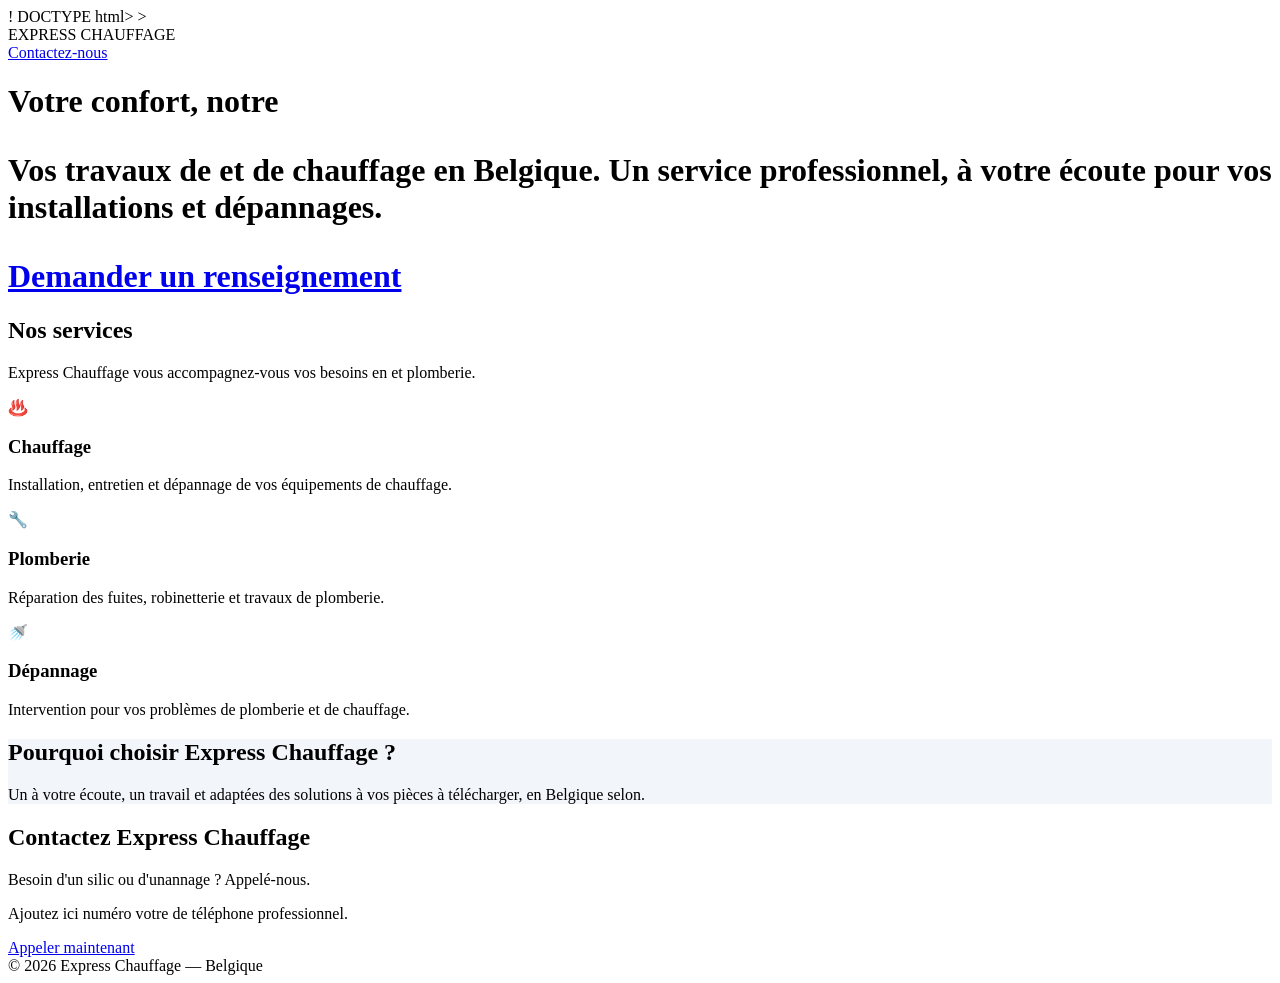
==== index.html @ 8493d6fc "Add initial HTML structure for Express Chauffage" ====
! DOCTYPE html>
<html lang="fr">
<tête>
  <meta charset="UTF-8">
  <meta name="viewport" content="width=device-width, initial-scale=1.0">
  <meta name="description" content="Express Chauffage : services de, plomberie et dépannage en Belgique." > >
  <title>Express Chauffage | Chauffage & Plomberie</title>
  <style>
    * { box-sizing: border-box; marge: 0; rembourrage: 0; }
    corps { police-famille: Arial, sans-serif; couleur: #17243a; line-hauteur: 1.6; }
    en-tête { fond: #102442; couleur: blanc; rembourrage: 22px 7%; affichage: flex; justification-contenu: espace-entre; align-items: centre; flex-wrap: wrap; gap: 15px; }
    .logo { police-taille: 23px; police-poids: gras; }
    .logo span { couleur: #ff8a24; }
    en-tête a { couleur: blanc; text-décoration: aucun; }
    .hero { fond: linéaire-gradient(120deg, #102442, #1d4268); couleur: blanc; rembourrage: 85px 7%; }
    .hero h1 { police-size: pince(32px, 5vw, 54px); largeur max: 700px; longueur-hauteur: 1.15; marge-bas: 22px; }
    .hero p { police de caractères: 19px; largeur max: 600px; marge-bas: 28px; }
    .btn { affichage: inline-block; fond: #ff8a24; couleur: #102442; rembourrage: 14px 23px; border-radius: 6px; text-décoration: none; police-poids: gras; }
    section { rembourrage: 60px 7%; }
    h2 { police de taille: 32px; marge-bas: 15px; couleur: #102442; }
    .intro { max-largeur: 720px; marge-bas: 30px; }
    .services { affichage: grille; grille-template-colonnes: repeat(auto-fit, minmax(220px, 1fr))); écart: 20px; marge-top: 30px; }
    .service { rembourrage: 25px; bordure: 1px solide #e0e6ed; border-radius: 10px; fond: #fff; }
    .service h3 { couleur: #102442; marge-bas: 10px; }
    .service .symbol { police de caractères: 30px; marge-bas: 12px; }
    .band { background: #f2f5f9; }
    .contact { fond: #102442; couleur: blanc; texte-alignement: centre; }
    .contact h2 { couleur: blanc; }
    .contact p { marge: 12px 0 25px; }
    pied de page { fond: #0a1729; couleur: #dce4ee; texte-align: centre; rembourrage: 22px; taille de police: 14px; }
  </style>
</tête>
<corps>
  <en-tête>
    <div class="logo">EXPRESS <span>CHAUFFAGE</span></div>
    <a href="#contact">Contactez-nous</a>
  </header>

  <Main>
    <div class="hero">
      <h1>Votre confort, notre</hi1>
      <p>Vos travaux de et de chauffage en Belgique. Un service professionnel, à votre écoute pour vos installations et dépannages.</p>
      <a class="btn" href="#contact">Demander un renseignement</a>
    </div>

    <section>
      <h2>Nos services</h2>
      <p class="intro">Express Chauffage vous accompagnez-vous vos besoins en et plomberie.</p>
      <div class="services">
        <article class="service">
          <div class="symbol">♨️</div>
          <h3>Chauffage</h3>
          <p>Installation, entretien et dépannage de vos équipements de chauffage.</p>
        </article>
        <article class="service">
          <div class="symbol">🔧</div>
          <h3>Plomberie</h3>
          <p>Réparation des fuites, robinetterie et travaux de plomberie.</p>
        </article>
        <article class="service">
          <div class="symbol">🚿</div>
          <h3>Dépannage</h3>
          <p>Intervention pour vos problèmes de plomberie et de chauffage.</p>
        </article>
      </div>
    </section>

    <section class="band">
      <h2>Pourquoi choisir Express Chauffage ? </h2>
      <p class="intro">Un à votre écoute, un travail et adaptées des solutions à vos pièces à télécharger, en Belgique selon.</p>
    </section>

    <section class="contact" id="contact">
      <h2>Contactez Express Chauffage</h2>
      <p>Besoin d'un silic ou d'unannage ? Appelé-nous.</p>
      <p>Ajoutez ici numéro votre de téléphone professionnel.</p>
      <a class="btn" href="tel:+32XXXXXXXXX">Appeler maintenant</a>
    </section>
  </main>

  <footer>
    © 2026 Express Chauffage — Belgique
  </footer>
</corps>
</html>
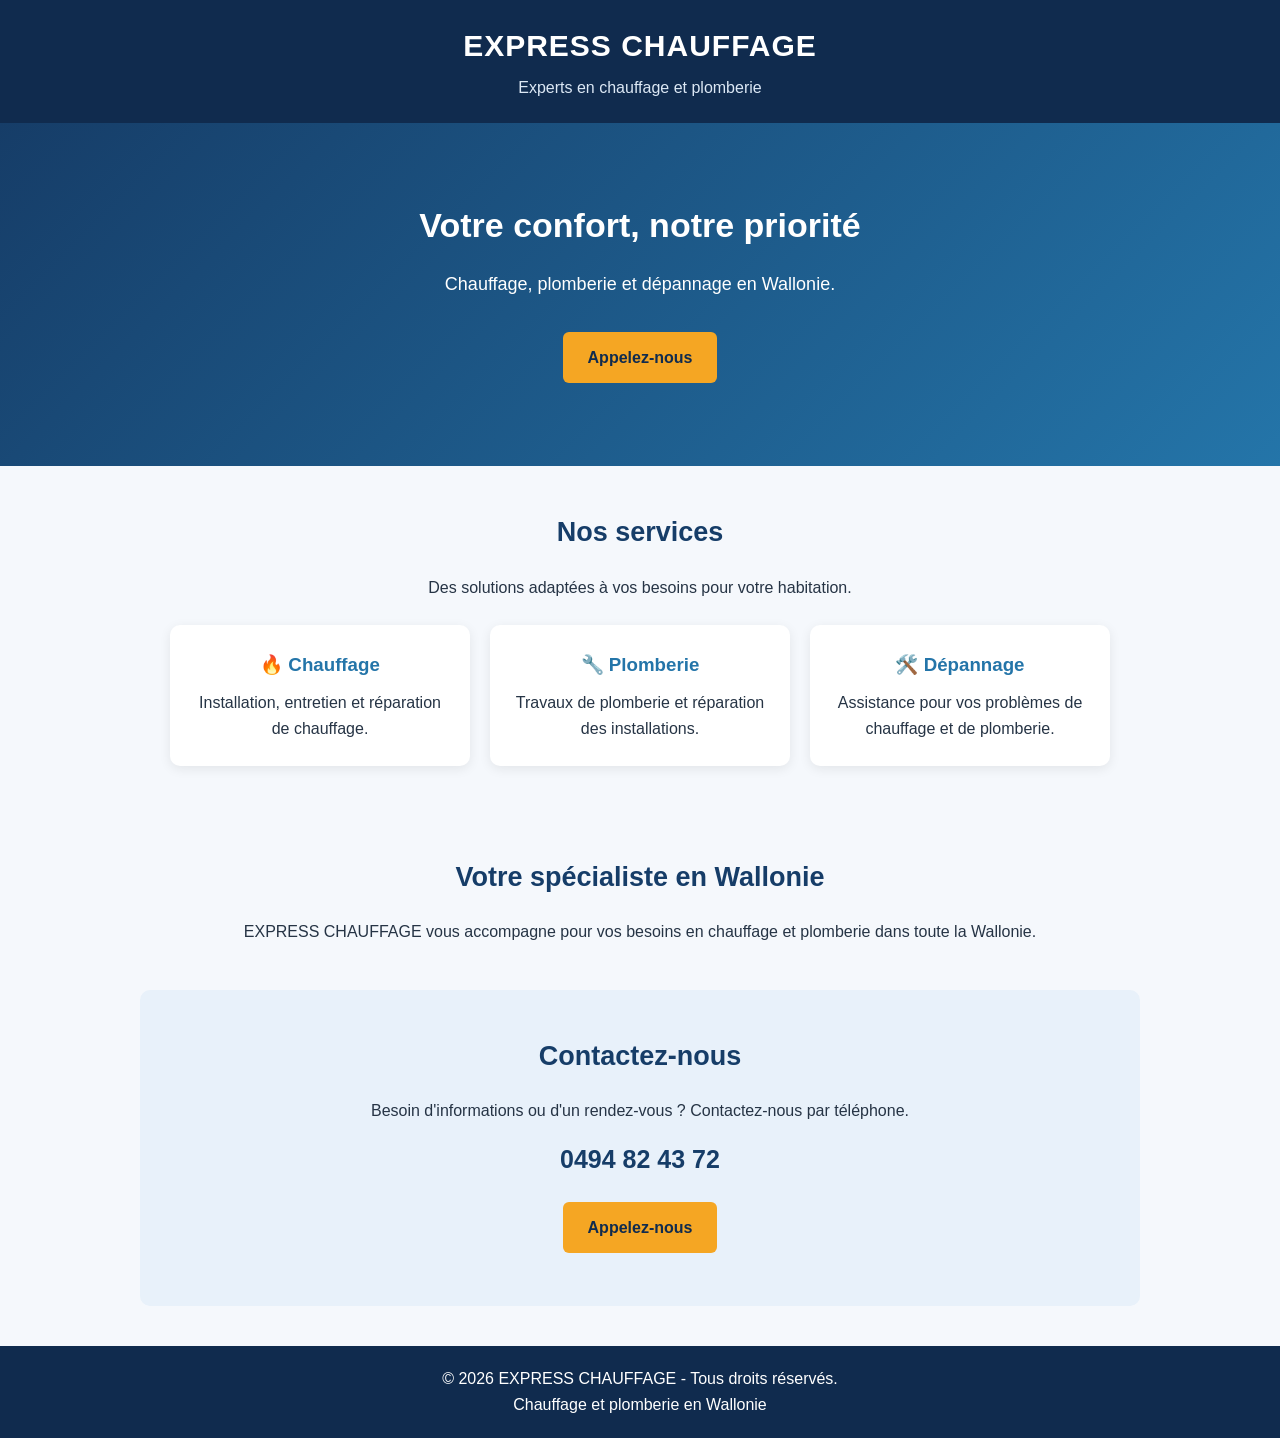
==== commit 798e9698: "Refactor index.html for improved layout and content Updated the HTML structure and content for bette" ====
--- a/index.html
+++ b/index.html
@@ -1,85 +1,199 @@
-! DOCTYPE html>
+<!DOCTYPE html>
 <html lang="fr">
-<tête>
-  <meta charset="UTF-8">
-  <meta name="viewport" content="width=device-width, initial-scale=1.0">
-  <meta name="description" content="Express Chauffage : services de, plomberie et dépannage en Belgique." > >
-  <title>Express Chauffage | Chauffage & Plomberie</title>
-  <style>
-    * { box-sizing: border-box; marge: 0; rembourrage: 0; }
-    corps { police-famille: Arial, sans-serif; couleur: #17243a; line-hauteur: 1.6; }
-    en-tête { fond: #102442; couleur: blanc; rembourrage: 22px 7%; affichage: flex; justification-contenu: espace-entre; align-items: centre; flex-wrap: wrap; gap: 15px; }
-    .logo { police-taille: 23px; police-poids: gras; }
-    .logo span { couleur: #ff8a24; }
-    en-tête a { couleur: blanc; text-décoration: aucun; }
-    .hero { fond: linéaire-gradient(120deg, #102442, #1d4268); couleur: blanc; rembourrage: 85px 7%; }
-    .hero h1 { police-size: pince(32px, 5vw, 54px); largeur max: 700px; longueur-hauteur: 1.15; marge-bas: 22px; }
-    .hero p { police de caractères: 19px; largeur max: 600px; marge-bas: 28px; }
-    .btn { affichage: inline-block; fond: #ff8a24; couleur: #102442; rembourrage: 14px 23px; border-radius: 6px; text-décoration: none; police-poids: gras; }
-    section { rembourrage: 60px 7%; }
-    h2 { police de taille: 32px; marge-bas: 15px; couleur: #102442; }
-    .intro { max-largeur: 720px; marge-bas: 30px; }
-    .services { affichage: grille; grille-template-colonnes: repeat(auto-fit, minmax(220px, 1fr))); écart: 20px; marge-top: 30px; }
-    .service { rembourrage: 25px; bordure: 1px solide #e0e6ed; border-radius: 10px; fond: #fff; }
-    .service h3 { couleur: #102442; marge-bas: 10px; }
-    .service .symbol { police de caractères: 30px; marge-bas: 12px; }
-    .band { background: #f2f5f9; }
-    .contact { fond: #102442; couleur: blanc; texte-alignement: centre; }
-    .contact h2 { couleur: blanc; }
-    .contact p { marge: 12px 0 25px; }
-    pied de page { fond: #0a1729; couleur: #dce4ee; texte-align: centre; rembourrage: 22px; taille de police: 14px; }
-  </style>
-</tête>
-<corps>
-  <en-tête>
-    <div class="logo">EXPRESS <span>CHAUFFAGE</span></div>
-    <a href="#contact">Contactez-nous</a>
-  </header>
+<head>
+    <meta charset="UTF-8">
+    <meta name="viewport" content="width=device-width, initial-scale=1.0">
+    <meta name="description" content="Express Chauffage : services de chauffage, plomberie et dépannage dans toute la Wallonie. Contactez-nous par téléphone.">
+    <title>Express Chauffage | Chauffage et Plomberie</title>
 
-  <Main>
-    <div class="hero">
-      <h1>Votre confort, notre</hi1>
-      <p>Vos travaux de et de chauffage en Belgique. Un service professionnel, à votre écoute pour vos installations et dépannages.</p>
-      <a class="btn" href="#contact">Demander un renseignement</a>
-    </div>
+    <style>
+        * {
+            margin: 0;
+            padding: 0;
+            box-sizing: border-box;
+        }
 
-    <section>
-      <h2>Nos services</h2>
-      <p class="intro">Express Chauffage vous accompagnez-vous vos besoins en et plomberie.</p>
-      <div class="services">
-        <article class="service">
-          <div class="symbol">♨️</div>
-          <h3>Chauffage</h3>
-          <p>Installation, entretien et dépannage de vos équipements de chauffage.</p>
-        </article>
-        <article class="service">
-          <div class="symbol">🔧</div>
-          <h3>Plomberie</h3>
-          <p>Réparation des fuites, robinetterie et travaux de plomberie.</p>
-        </article>
-        <article class="service">
-          <div class="symbol">🚿</div>
-          <h3>Dépannage</h3>
-          <p>Intervention pour vos problèmes de plomberie et de chauffage.</p>
-        </article>
-      </div>
-    </section>
+        body {
+            font-family: Arial, sans-serif;
+            color: #263445;
+            background: #f5f8fc;
+            line-height: 1.6;
+        }
 
-    <section class="band">
-      <h2>Pourquoi choisir Express Chauffage ? </h2>
-      <p class="intro">Un à votre écoute, un travail et adaptées des solutions à vos pièces à télécharger, en Belgique selon.</p>
-    </section>
+        header {
+            background: #102b4e;
+            color: white;
+            padding: 22px 15px;
+            text-align: center;
+        }
 
-    <section class="contact" id="contact">
-      <h2>Contactez Express Chauffage</h2>
-      <p>Besoin d'un silic ou d'unannage ? Appelé-nous.</p>
-      <p>Ajoutez ici numéro votre de téléphone professionnel.</p>
-      <a class="btn" href="tel:+32XXXXXXXXX">Appeler maintenant</a>
-    </section>
-  </main>
+        header h1 {
+            font-size: 30px;
+            letter-spacing: 1px;
+        }
 
-  <footer>
-    © 2026 Express Chauffage — Belgique
-  </footer>
-</corps>
+        header p {
+            color: #dce8f5;
+            margin-top: 5px;
+        }
+
+        .hero {
+            background: linear-gradient(135deg, #163d68, #2475a9);
+            color: white;
+            text-align: center;
+            padding: 75px 20px;
+        }
+
+        .hero h2 {
+            font-size: 34px;
+            margin-bottom: 18px;
+        }
+
+        .hero p {
+            font-size: 18px;
+            margin-bottom: 25px;
+        }
+
+        .button {
+            display: inline-block;
+            background: #f5a623;
+            color: #102b4e;
+            text-decoration: none;
+            font-weight: bold;
+            padding: 13px 25px;
+            border-radius: 6px;
+            margin: 8px;
+        }
+
+        .button:hover {
+            background: #ffd078;
+        }
+
+        section {
+            padding: 45px 20px;
+            max-width: 1000px;
+            margin: auto;
+            text-align: center;
+        }
+
+        section h2 {
+            color: #163d68;
+            font-size: 27px;
+            margin-bottom: 20px;
+        }
+
+        .services {
+            display: flex;
+            flex-wrap: wrap;
+            justify-content: center;
+            gap: 20px;
+            margin-top: 25px;
+        }
+
+        .service {
+            background: white;
+            padding: 25px 20px;
+            border-radius: 10px;
+            box-shadow: 0 3px 12px rgba(0, 0, 0, 0.08);
+            flex: 1 1 230px;
+            max-width: 300px;
+        }
+
+        .service h3 {
+            color: #2475a9;
+            margin-bottom: 10px;
+        }
+
+        .contact {
+            background: #e8f1fa;
+            border-radius: 10px;
+            margin-bottom: 40px;
+        }
+
+        .phone {
+            font-size: 25px;
+            font-weight: bold;
+            color: #163d68;
+            margin: 15px 0;
+        }
+
+        footer {
+            background: #102b4e;
+            color: white;
+            text-align: center;
+            padding: 20px;
+        }
+
+        @media (max-width: 600px) {
+            .hero h2 {
+                font-size: 27px;
+            }
+
+            header h1 {
+                font-size: 25px;
+            }
+        }
+    </style>
+</head>
+
+<body>
+
+    <header>
+        <h1>EXPRESS CHAUFFAGE</h1>
+        <p>Experts en chauffage et plomberie</p>
+    </header>
+
+    <main>
+        <div class="hero">
+            <h2>Votre confort, notre priorité</h2>
+            <p>Chauffage, plomberie et dépannage en Wallonie.</p>
+            <a class="button" href="tel:+32494824372">Appelez-nous</a>
+        </div>
+
+        <section>
+            <h2>Nos services</h2>
+            <p>Des solutions adaptées à vos besoins pour votre habitation.</p>
+
+            <div class="services">
+                <div class="service">
+                    <h3>🔥 Chauffage</h3>
+                    <p>Installation, entretien et réparation de chauffage.</p>
+                </div>
+
+                <div class="service">
+                    <h3>🔧 Plomberie</h3>
+                    <p>Travaux de plomberie et réparation des installations.</p>
+                </div>
+
+                <div class="service">
+                    <h3>🛠️ Dépannage</h3>
+                    <p>Assistance pour vos problèmes de chauffage et de plomberie.</p>
+                </div>
+            </div>
+        </section>
+
+        <section>
+            <h2>Votre spécialiste en Wallonie</h2>
+            <p>
+                EXPRESS CHAUFFAGE vous accompagne pour vos besoins
+                en chauffage et plomberie dans toute la Wallonie.
+            </p>
+        </section>
+
+        <section class="contact">
+            <h2>Contactez-nous</h2>
+            <p>Besoin d'informations ou d'un rendez-vous ? Contactez-nous par téléphone.</p>
+
+            <p class="phone">0494 82 43 72</p>
+
+            <a class="button" href="tel:+32494824372">Appelez-nous</a>
+        </section>
+    </main>
+
+    <footer>
+        <p>&copy; 2026 EXPRESS CHAUFFAGE - Tous droits réservés.</p>
+        <p>Chauffage et plomberie en Wallonie</p>
+    </footer>
+
+</body>
 </html>
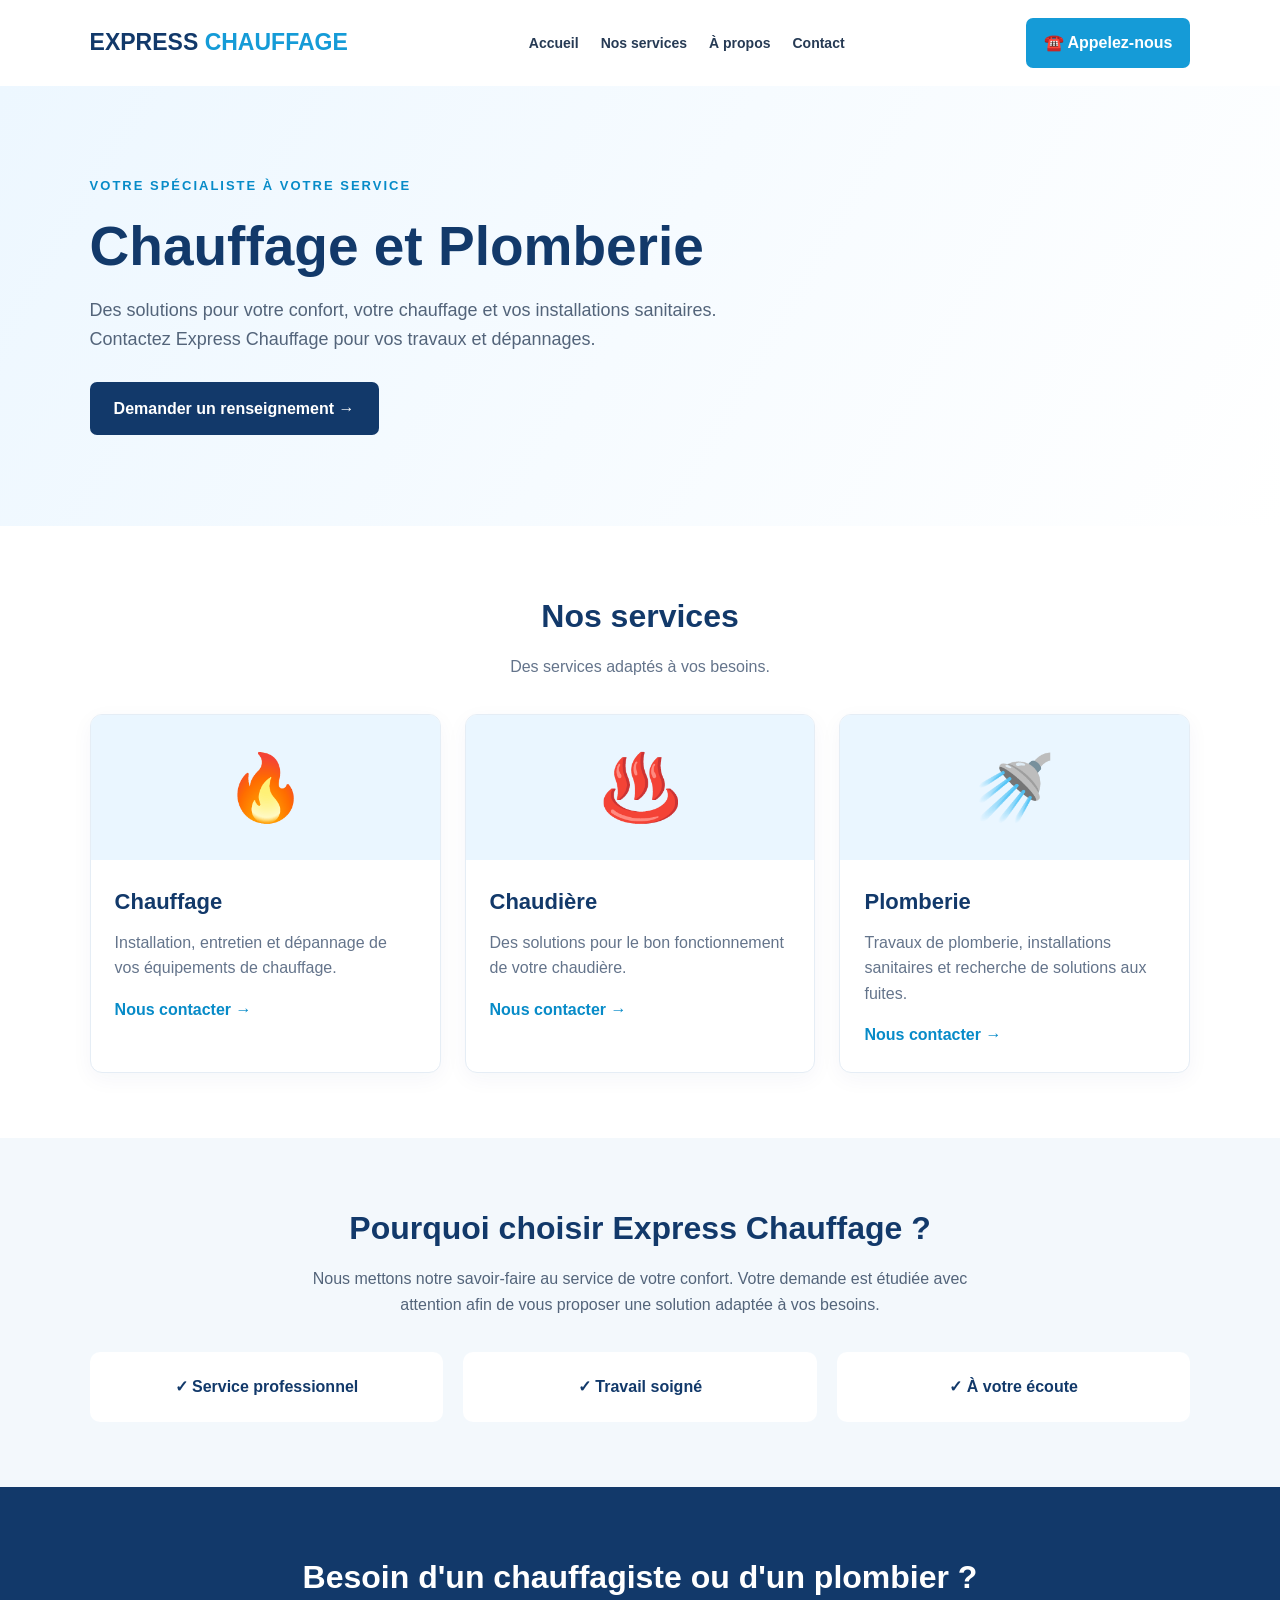
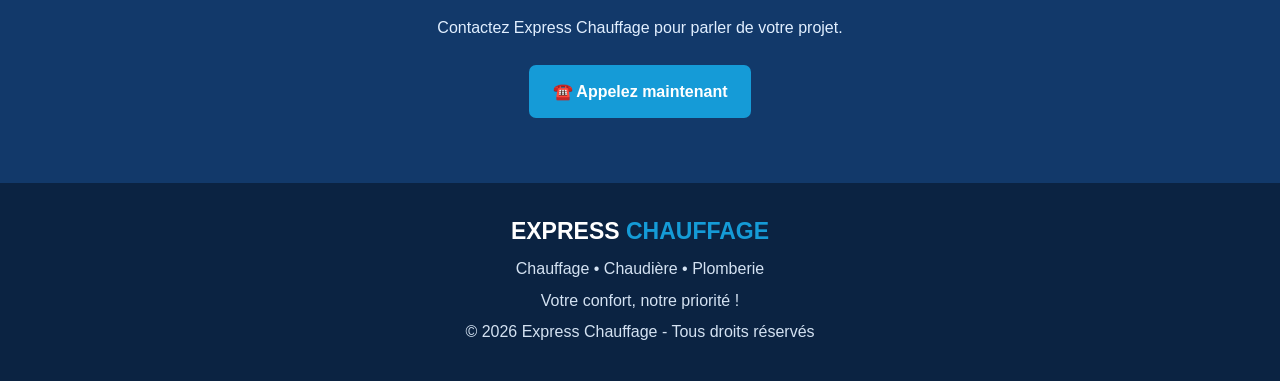
==== commit 34b165b8: "Refactor index.html for layout and content updates Updated meta tags, styles, and content for improv" ====
--- a/index.html
+++ b/index.html
@@ -1,199 +1,385 @@
 <!DOCTYPE html>
 <html lang="fr">
 <head>
-    <meta charset="UTF-8">
-    <meta name="viewport" content="width=device-width, initial-scale=1.0">
-    <meta name="description" content="Express Chauffage : services de chauffage, plomberie et dépannage dans toute la Wallonie. Contactez-nous par téléphone.">
-    <title>Express Chauffage | Chauffage et Plomberie</title>
-
-    <style>
-        * {
-            margin: 0;
-            padding: 0;
-            box-sizing: border-box;
-        }
-
-        body {
-            font-family: Arial, sans-serif;
-            color: #263445;
-            background: #f5f8fc;
-            line-height: 1.6;
-        }
-
-        header {
-            background: #102b4e;
-            color: white;
-            padding: 22px 15px;
-            text-align: center;
-        }
-
-        header h1 {
-            font-size: 30px;
-            letter-spacing: 1px;
-        }
-
-        header p {
-            color: #dce8f5;
-            margin-top: 5px;
-        }
-
-        .hero {
-            background: linear-gradient(135deg, #163d68, #2475a9);
-            color: white;
-            text-align: center;
-            padding: 75px 20px;
-        }
-
-        .hero h2 {
-            font-size: 34px;
-            margin-bottom: 18px;
-        }
-
-        .hero p {
-            font-size: 18px;
-            margin-bottom: 25px;
-        }
-
-        .button {
-            display: inline-block;
-            background: #f5a623;
-            color: #102b4e;
-            text-decoration: none;
-            font-weight: bold;
-            padding: 13px 25px;
-            border-radius: 6px;
-            margin: 8px;
-        }
-
-        .button:hover {
-            background: #ffd078;
-        }
-
-        section {
-            padding: 45px 20px;
-            max-width: 1000px;
-            margin: auto;
-            text-align: center;
-        }
-
-        section h2 {
-            color: #163d68;
-            font-size: 27px;
-            margin-bottom: 20px;
-        }
-
-        .services {
-            display: flex;
-            flex-wrap: wrap;
-            justify-content: center;
-            gap: 20px;
-            margin-top: 25px;
-        }
-
-        .service {
-            background: white;
-            padding: 25px 20px;
-            border-radius: 10px;
-            box-shadow: 0 3px 12px rgba(0, 0, 0, 0.08);
-            flex: 1 1 230px;
-            max-width: 300px;
-        }
-
-        .service h3 {
-            color: #2475a9;
-            margin-bottom: 10px;
-        }
-
-        .contact {
-            background: #e8f1fa;
-            border-radius: 10px;
-            margin-bottom: 40px;
-        }
-
-        .phone {
-            font-size: 25px;
-            font-weight: bold;
-            color: #163d68;
-            margin: 15px 0;
-        }
-
-        footer {
-            background: #102b4e;
-            color: white;
-            text-align: center;
-            padding: 20px;
-        }
-
-        @media (max-width: 600px) {
-            .hero h2 {
-                font-size: 27px;
-            }
-
-            header h1 {
-                font-size: 25px;
-            }
-        }
-    </style>
+  <meta charset="UTF-8">
+  <meta name="viewport" content="width=device-width, initial-scale=1.0">
+  <meta name="description" content="Express Chauffage : chauffage, chaudières et plomberie. Contactez-nous pour vos travaux et dépannages.">
+  <title>Express Chauffage | Chauffage & Plomberie</title>
+
+  <style>
+    * {
+      box-sizing: border-box;
+      margin: 0;
+      padding: 0;
+    }
+
+    html {
+      scroll-behavior: smooth;
+    }
+
+    body {
+      font-family: Arial, sans-serif;
+      color: #172b46;
+      background: #ffffff;
+      line-height: 1.6;
+    }
+
+    a {
+      text-decoration: none;
+    }
+
+    header {
+      background: #ffffff;
+      padding: 18px 7%;
+      display: flex;
+      justify-content: space-between;
+      align-items: center;
+      gap: 20px;
+      flex-wrap: wrap;
+      box-shadow: 0 2px 12px #0000000d;
+    }
+
+    .logo {
+      font-size: 23px;
+      font-weight: bold;
+      color: #12396a;
+    }
+
+    .logo span {
+      color: #159bd7;
+    }
+
+    nav {
+      display: flex;
+      gap: 22px;
+      flex-wrap: wrap;
+    }
+
+    nav a {
+      color: #263a54;
+      font-size: 14px;
+      font-weight: bold;
+    }
+
+    .phone {
+      display: inline-block;
+      background: #159bd7;
+      color: white;
+      padding: 12px 18px;
+      border-radius: 7px;
+      font-weight: bold;
+    }
+
+    .hero {
+      padding: 75px 7%;
+      min-height: 440px;
+      display: flex;
+      align-items: center;
+      background: linear-gradient(120deg, #edf7ff, #ffffff);
+    }
+
+    .hero-content {
+      max-width: 650px;
+    }
+
+    .tag {
+      color: #078bc8;
+      font-weight: bold;
+      text-transform: uppercase;
+      letter-spacing: 2px;
+      font-size: 13px;
+    }
+
+    h1 {
+      font-size: clamp(35px, 5vw, 55px);
+      line-height: 1.15;
+      margin: 18px 0;
+      color: #12396a;
+    }
+
+    .hero p {
+      font-size: 18px;
+      color: #53647a;
+      margin-bottom: 28px;
+    }
+
+    .button {
+      display: inline-block;
+      padding: 14px 24px;
+      border-radius: 7px;
+      background: #12396a;
+      color: white;
+      font-weight: bold;
+    }
+
+    section {
+      padding: 65px 7%;
+    }
+
+    .section-title {
+      text-align: center;
+      font-size: 32px;
+      color: #12396a;
+      margin-bottom: 12px;
+    }
+
+    .section-intro {
+      text-align: center;
+      color: #64748b;
+      margin-bottom: 35px;
+    }
+
+    .services {
+      display: grid;
+      grid-template-columns: repeat(3, minmax(0, 1fr));
+      gap: 24px;
+    }
+
+    .card {
+      border: 1px solid #e5edf5;
+      border-radius: 12px;
+      overflow: hidden;
+      background: white;
+      box-shadow: 0 6px 22px #12396a0b;
+    }
+
+    .service-icon {
+      min-height: 145px;
+      display: flex;
+      align-items: center;
+      justify-content: center;
+      background: #eaf6ff;
+      font-size: 65px;
+    }
+
+    .card-content {
+      padding: 24px;
+    }
+
+    .card h3 {
+      color: #12396a;
+      margin-bottom: 10px;
+      font-size: 22px;
+    }
+
+    .card p {
+      color: #64748b;
+      margin-bottom: 16px;
+    }
+
+    .more {
+      color: #078bc8;
+      font-weight: bold;
+    }
+
+    .about {
+      background: #f3f8fc;
+      text-align: center;
+    }
+
+    .about p {
+      max-width: 720px;
+      margin: 0 auto 25px;
+      color: #53647a;
+    }
+
+    .benefits {
+      display: grid;
+      grid-template-columns: repeat(3, minmax(0, 1fr));
+      gap: 20px;
+      margin-top: 35px;
+    }
+
+    .benefit {
+      background: white;
+      padding: 22px 12px;
+      border-radius: 10px;
+      font-weight: bold;
+      color: #12396a;
+    }
+
+    .contact {
+      text-align: center;
+      background: #12396a;
+      color: white;
+    }
+
+    .contact h2 {
+      font-size: 32px;
+      margin-bottom: 12px;
+    }
+
+    .contact p {
+      margin-bottom: 24px;
+      color: #e1efff;
+    }
+
+    .contact .button {
+      background: #159bd7;
+    }
+
+    footer {
+      background: #0b2342;
+      color: white;
+      padding: 30px 7%;
+      text-align: center;
+    }
+
+    footer p {
+      margin: 6px 0;
+      color: #d4e2f2;
+    }
+
+    @media (max-width: 750px) {
+      header {
+        justify-content: center;
+        text-align: center;
+      }
+
+      nav {
+        justify-content: center;
+      }
+
+      .hero {
+        padding-top: 55px;
+        padding-bottom: 55px;
+      }
+
+      .services,
+      .benefits {
+        grid-template-columns: 1fr;
+      }
+
+      .section-title {
+        font-size: 27px;
+      }
+    }
+  </style>
 </head>
 
 <body>
 
-    <header>
-        <h1>EXPRESS CHAUFFAGE</h1>
-        <p>Experts en chauffage et plomberie</p>
-    </header>
-
-    <main>
-        <div class="hero">
-            <h2>Votre confort, notre priorité</h2>
-            <p>Chauffage, plomberie et dépannage en Wallonie.</p>
-            <a class="button" href="tel:+32494824372">Appelez-nous</a>
-        </div>
-
-        <section>
-            <h2>Nos services</h2>
-            <p>Des solutions adaptées à vos besoins pour votre habitation.</p>
-
-            <div class="services">
-                <div class="service">
-                    <h3>🔥 Chauffage</h3>
-                    <p>Installation, entretien et réparation de chauffage.</p>
-                </div>
-
-                <div class="service">
-                    <h3>🔧 Plomberie</h3>
-                    <p>Travaux de plomberie et réparation des installations.</p>
-                </div>
-
-                <div class="service">
-                    <h3>🛠️ Dépannage</h3>
-                    <p>Assistance pour vos problèmes de chauffage et de plomberie.</p>
-                </div>
-            </div>
-        </section>
-
-        <section>
-            <h2>Votre spécialiste en Wallonie</h2>
+  <header>
+    <a class="logo" href="#accueil">
+      EXPRESS <span>CHAUFFAGE</span>
+    </a>
+
+    <nav>
+      <a href="#accueil">Accueil</a>
+      <a href="#services">Nos services</a>
+      <a href="#apropos">À propos</a>
+      <a href="#contact">Contact</a>
+    </nav>
+
+    <!-- Remplacez le numéro ci-dessous par votre vrai numéro -->
+    <a class="phone" href="tel:+32494824372">
+      ☎️ Appelez-nous
+    </a>
+  </header>
+
+  <main>
+    <section class="hero" id="accueil">
+      <div class="hero-content">
+        <div class="tag">Votre spécialiste à votre service</div>
+
+        <h1>Chauffage et Plomberie</h1>
+
+        <p>
+          Des solutions pour votre confort, votre chauffage
+          et vos installations sanitaires.
+          Contactez Express Chauffage pour vos travaux et dépannages.
+        </p>
+
+        <a class="button" href="#contact">Demander un renseignement →</a>
+      </div>
+    </section>
+
+    <section id="services">
+      <h2 class="section-title">Nos services</h2>
+
+      <p class="section-intro">
+        Des services adaptés à vos besoins.
+      </p>
+
+      <div class="services">
+
+        <article class="card">
+          <div class="service-icon">🔥</div>
+          <div class="card-content">
+            <h3>Chauffage</h3>
             <p>
-                EXPRESS CHAUFFAGE vous accompagne pour vos besoins
-                en chauffage et plomberie dans toute la Wallonie.
+              Installation, entretien et dépannage de vos
+              équipements de chauffage.
             </p>
-        </section>
-
-        <section class="contact">
-            <h2>Contactez-nous</h2>
-            <p>Besoin d'informations ou d'un rendez-vous ? Contactez-nous par téléphone.</p>
-
-            <p class="phone">0494 82 43 72</p>
-
-            <a class="button" href="tel:+32494824372">Appelez-nous</a>
-        </section>
-    </main>
-
-    <footer>
-        <p>&copy; 2026 EXPRESS CHAUFFAGE - Tous droits réservés.</p>
-        <p>Chauffage et plomberie en Wallonie</p>
-    </footer>
+            <a class="more" href="#contact">Nous contacter →</a>
+          </div>
+        </article>
+
+        <article class="card">
+          <div class="service-icon">♨️</div>
+          <div class="card-content">
+            <h3>Chaudière</h3>
+            <p>
+              Des solutions pour le bon fonctionnement
+              de votre chaudière.
+            </p>
+            <a class="more" href="#contact">Nous contacter →</a>
+          </div>
+        </article>
+
+        <article class="card">
+          <div class="service-icon">🚿</div>
+          <div class="card-content">
+            <h3>Plomberie</h3>
+            <p>
+              Travaux de plomberie, installations sanitaires
+              et recherche de solutions aux fuites.
+            </p>
+            <a class="more" href="#contact">Nous contacter →</a>
+          </div>
+        </article>
+
+      </div>
+    </section>
+
+    <section class="about" id="apropos">
+      <h2 class="section-title">Pourquoi choisir Express Chauffage ?</h2>
+
+      <p>
+        Nous mettons notre savoir-faire au service de votre confort.
+        Votre demande est étudiée avec attention afin de vous proposer
+        une solution adaptée à vos besoins.
+      </p>
+
+      <div class="benefits">
+        <div class="benefit">✓ Service professionnel</div>
+        <div class="benefit">✓ Travail soigné</div>
+        <div class="benefit">✓ À votre écoute</div>
+      </div>
+    </section>
+
+    <section class="contact" id="contact">
+      <h2>Besoin d'un chauffagiste ou d'un plombier ?</h2>
+
+      <p>
+        Contactez Express Chauffage pour parler de votre projet.
+      </p>
+
+      <a class="button" href="tel:+32494824372">
+        ☎️ Appelez maintenant
+      </a>
+    </section>
+  </main>
+
+  <footer>
+    <div class="logo" style="color:white;">
+      EXPRESS <span>CHAUFFAGE</span>
+    </div>
+
+    <p>Chauffage • Chaudière • Plomberie</p>
+    <p>Votre confort, notre priorité !</p>
+    <p>© 2026 Express Chauffage - Tous droits réservés</p>
+  </footer>
 
 </body>
 </html>
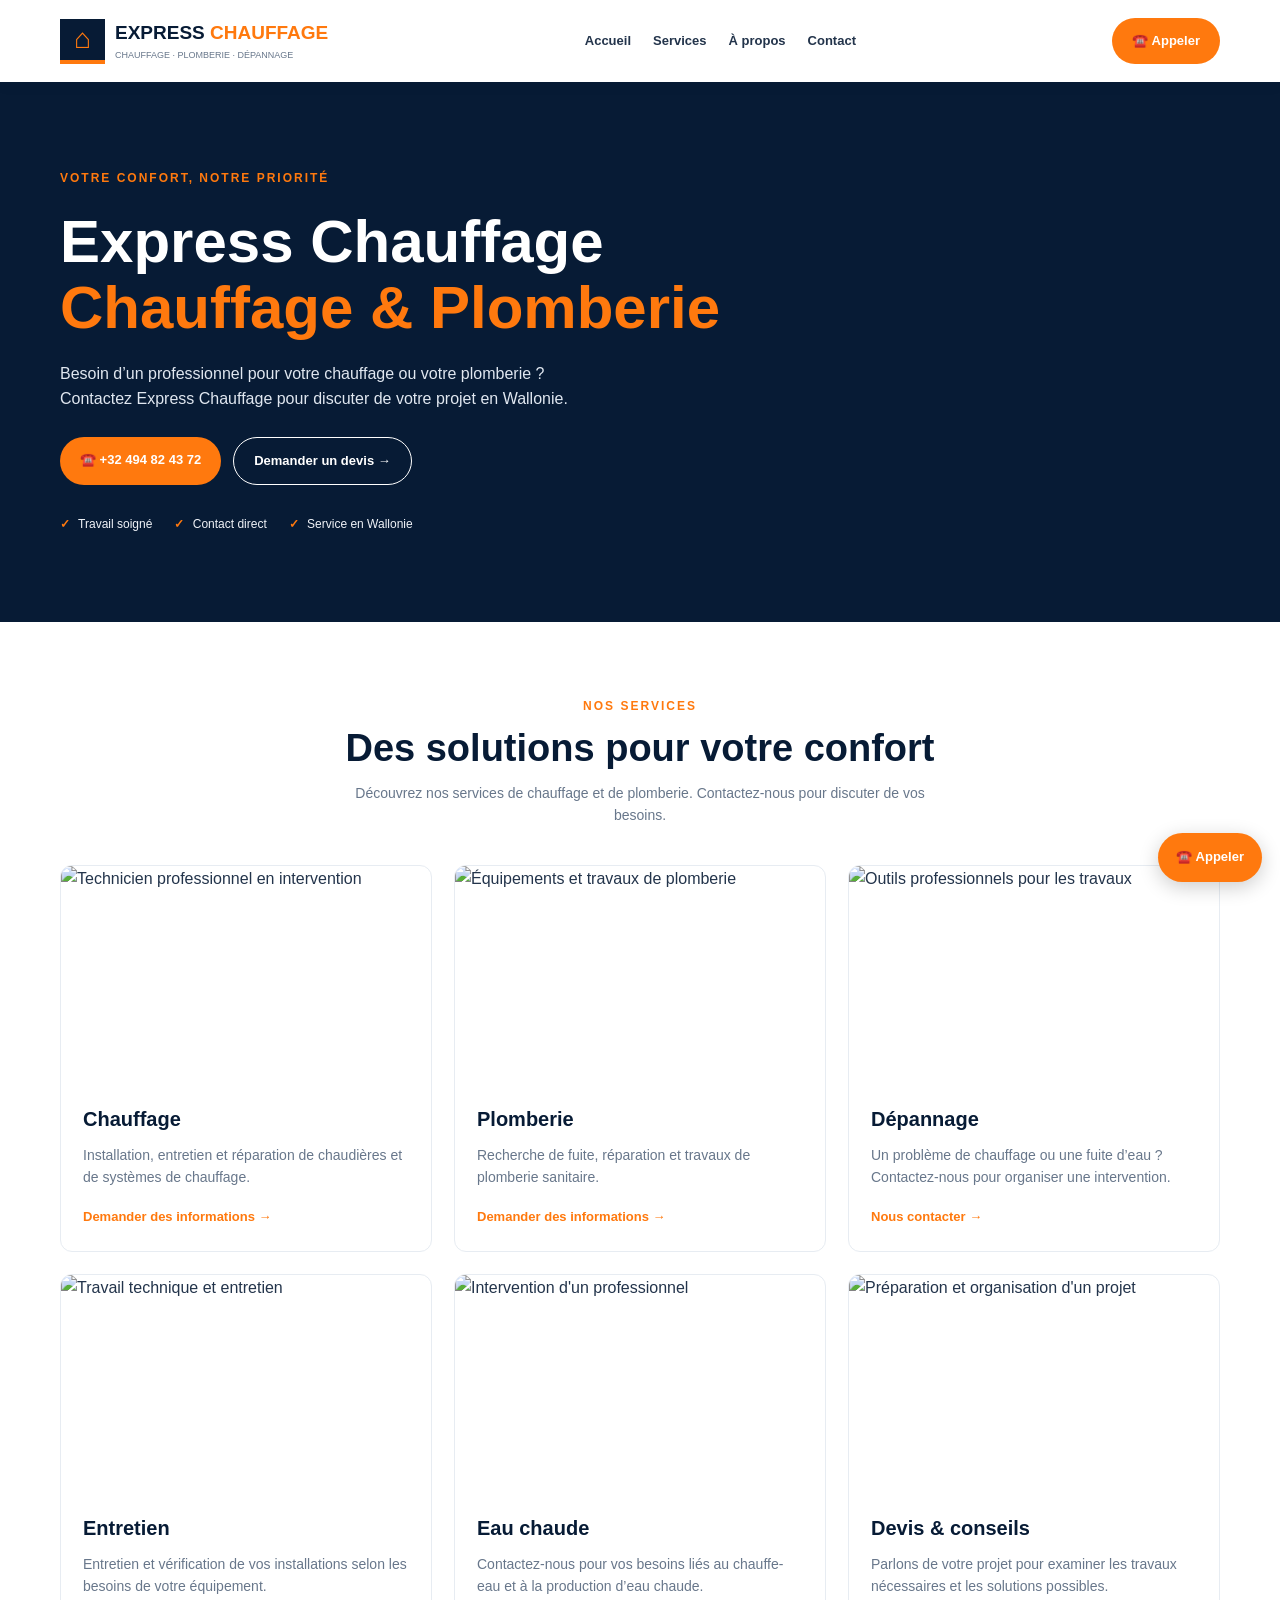
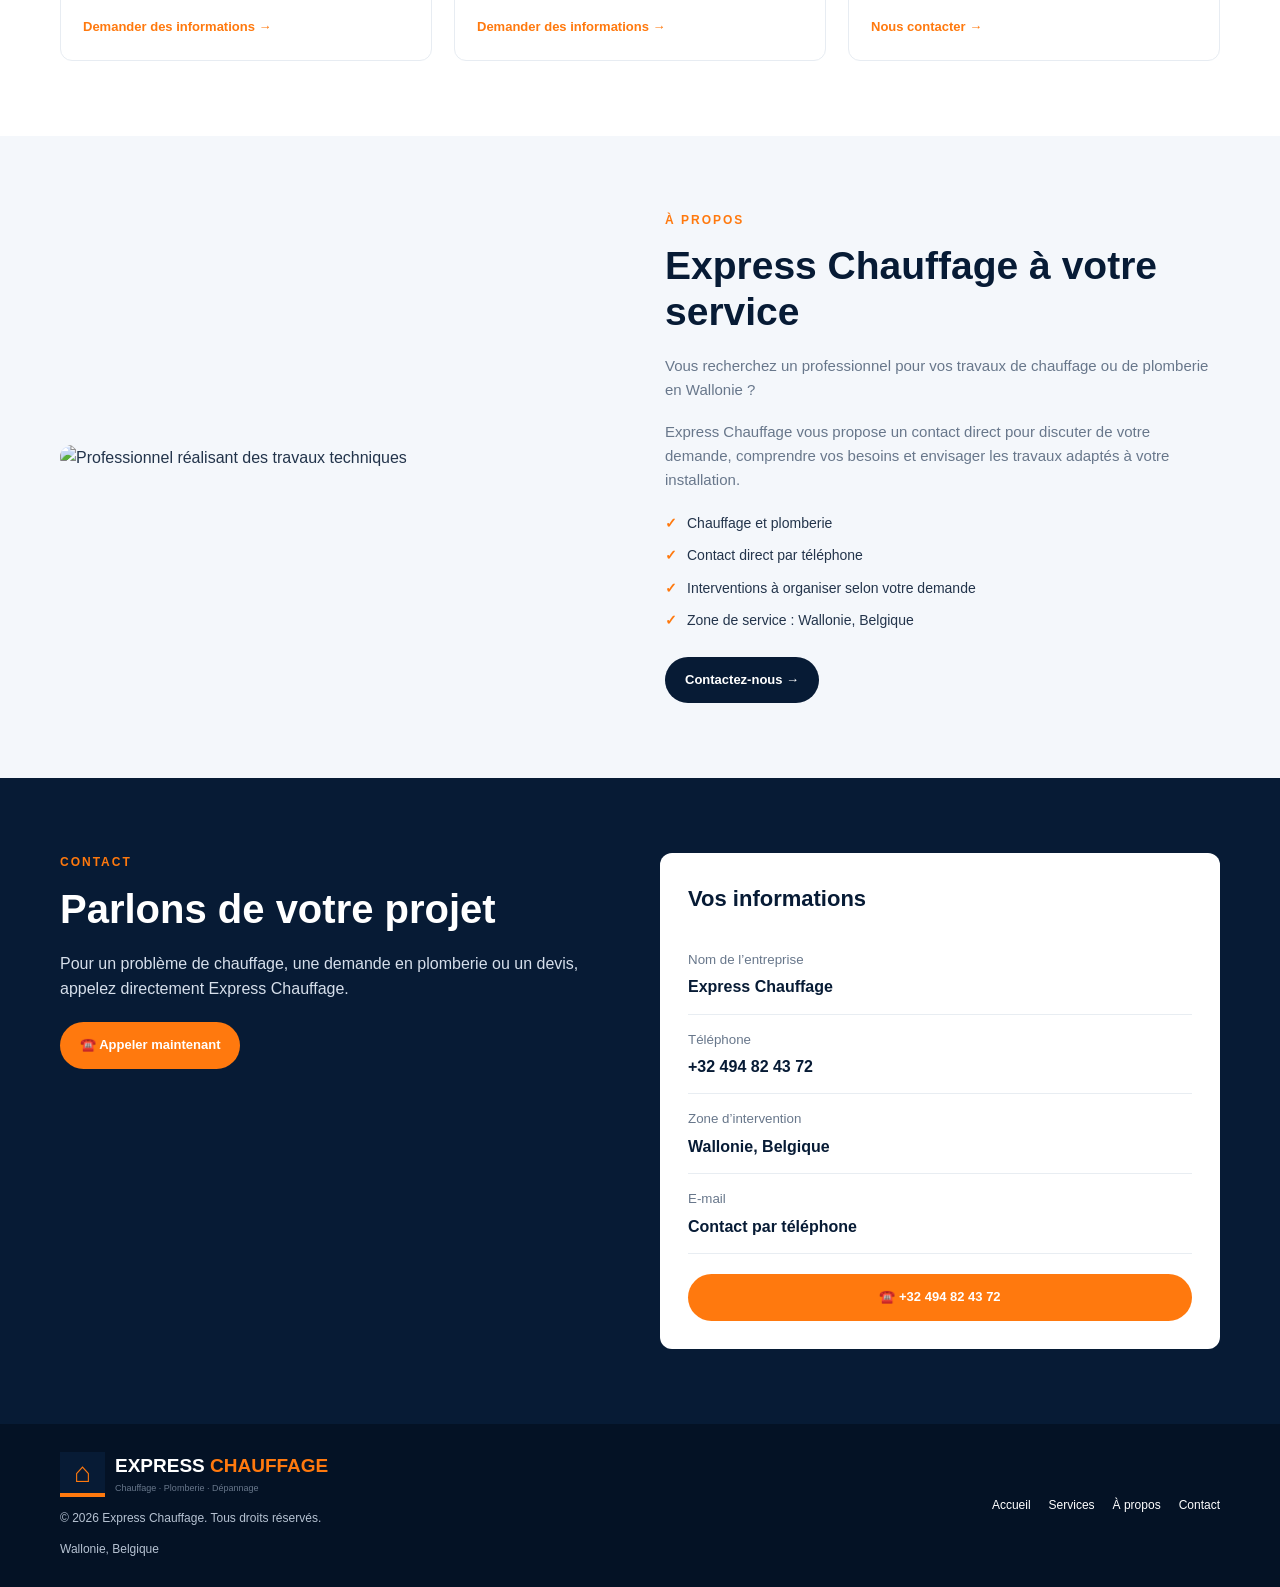
==== commit 05f2374b: "Improve SEO and layout in index.html Updated title and meta description for SEO. Enhanced styling an" ====
--- a/index.html
+++ b/index.html
@@ -3,10 +3,22 @@
 <head>
   <meta charset="UTF-8">
   <meta name="viewport" content="width=device-width, initial-scale=1.0">
-  <meta name="description" content="Express Chauffage : chauffage, chaudières et plomberie. Contactez-nous pour vos travaux et dépannages.">
-  <title>Express Chauffage | Chauffage & Plomberie</title>
+
+  <title>Express Chauffage | Chauffage & Plomberie en Wallonie</title>
+
+  <meta name="description" content="Express Chauffage : chauffage, plomberie, entretien et dépannage en Wallonie. Contactez-nous au +32 494 82 43 72.">
+
+  <meta name="theme-color" content="#071b35">
 
   <style>
+    :root {
+      --navy: #071b35;
+      --orange: #ff790e;
+      --light: #f4f7fb;
+      --text: #23344b;
+      --muted: #68778b;
+    }
+
     * {
       box-sizing: border-box;
       margin: 0;
@@ -18,240 +30,490 @@
     }
 
     body {
-      font-family: Arial, sans-serif;
-      color: #172b46;
-      background: #ffffff;
+      font-family: Arial, Helvetica, sans-serif;
+      color: var(--text);
       line-height: 1.6;
     }
 
     a {
       text-decoration: none;
+      color: inherit;
+    }
+
+    .container {
+      width: min(1160px, 92%);
+      margin: auto;
     }
 
     header {
-      background: #ffffff;
-      padding: 18px 7%;
+      background: white;
+      position: sticky;
+      top: 0;
+      z-index: 100;
+      box-shadow: 0 2px 14px #071b3510;
+    }
+
+    .navbar {
+      min-height: 82px;
+      display: flex;
+      align-items: center;
+      justify-content: space-between;
+      gap: 20px;
+    }
+
+    .logo {
+      display: flex;
+      align-items: center;
+      gap: 10px;
+      color: var(--navy);
+      font-size: 19px;
+      font-weight: 900;
+      line-height: 1.2;
+    }
+
+    .logo-icon {
+      width: 45px;
+      height: 45px;
+      background: var(--navy);
+      color: var(--orange);
+      display: grid;
+      place-items: center;
+      font-size: 28px;
+      border-bottom: 4px solid var(--orange);
+    }
+
+    .logo strong {
+      color: var(--orange);
+    }
+
+    .logo small {
+      display: block;
+      font-size: 9px;
+      font-weight: normal;
+      color: var(--muted);
+      margin-top: 5px;
+    }
+
+    nav {
+      display: flex;
+      align-items: center;
+      gap: 22px;
+      font-size: 13px;
+      font-weight: bold;
+    }
+
+    nav a:hover {
+      color: var(--orange);
+    }
+
+    .btn {
+      display: inline-block;
+      padding: 13px 20px;
+      border-radius: 30px;
+      font-size: 13px;
+      font-weight: bold;
+      text-align: center;
+      transition: .2s;
+    }
+
+    .btn-orange {
+      background: var(--orange);
+      color: white;
+    }
+
+    .btn-orange:hover {
+      background: #e96800;
+      transform: translateY(-2px);
+    }
+
+    .btn-outline {
+      border: 1px solid white;
+      color: white;
+    }
+
+    .btn-dark {
+      background: var(--navy);
+      color: white;
+    }
+
+    .hero {
+      background: var(--navy);
+      color: white;
+      min-height: 540px;
+      position: relative;
+      display: flex;
+      align-items: center;
+      overflow: hidden;
+    }
+
+    .hero-image {
+      position: absolute;
+      inset: 0 0 0 35%;
+      background-image:
+        linear-gradient(90deg, var(--navy), #071b3540),
+        url("https://images.unsplash.com/photo-1621905251189-08b45d6a269e?auto=format&fit=crop&w=1800&q=85");
+      background-size: cover;
+      background-position: center;
+    }
+
+    .hero-content {
+      position: relative;
+      z-index: 2;
+      padding: 75px 0;
+      max-width: 1160px;
+      width: 92%;
+      margin: auto;
+    }
+
+    .eyebrow {
+      color: var(--orange);
+      font-size: 12px;
+      font-weight: 900;
+      letter-spacing: 2px;
+      text-transform: uppercase;
+    }
+
+    h1 {
+      font-size: clamp(36px, 5vw, 60px);
+      line-height: 1.1;
+      margin: 20px 0;
+      max-width: 680px;
+    }
+
+    h1 span {
+      color: var(--orange);
+    }
+
+    .hero p {
+      max-width: 510px;
+      color: #e0e7f0;
+      font-size: 16px;
+      margin-bottom: 25px;
+    }
+
+    .hero-buttons {
+      display: flex;
+      flex-wrap: wrap;
+      gap: 12px;
+    }
+
+    .features {
+      display: flex;
+      flex-wrap: wrap;
+      gap: 22px;
+      margin-top: 30px;
+      font-size: 12px;
+      color: #f0f3f8;
+    }
+
+    .features b {
+      color: var(--orange);
+      margin-right: 5px;
+    }
+
+    section {
+      scroll-margin-top: 90px;
+    }
+
+    .section {
+      padding: 75px 0;
+    }
+
+    .section-heading {
+      text-align: center;
+      margin-bottom: 38px;
+    }
+
+    .section-heading h2 {
+      font-size: clamp(27px, 4vw, 38px);
+      color: var(--navy);
+      margin: 10px 0;
+      line-height: 1.2;
+    }
+
+    .section-heading p {
+      max-width: 620px;
+      margin: auto;
+      color: var(--muted);
+      font-size: 14px;
+    }
+
+    .services-grid {
+      display: grid;
+      grid-template-columns: repeat(3, 1fr);
+      gap: 22px;
+    }
+
+    .service-card {
+      border: 1px solid #e7ecf2;
+      border-radius: 12px;
+      overflow: hidden;
+      background: white;
+      transition: .25s;
+    }
+
+    .service-card:hover {
+      transform: translateY(-5px);
+      box-shadow: 0 12px 30px #071b3514;
+    }
+
+    .service-card img {
+      width: 100%;
+      height: 215px;
+      object-fit: cover;
+      display: block;
+    }
+
+    .service-content {
+      padding: 22px;
+    }
+
+    .service-content h3 {
+      color: var(--navy);
+      font-size: 20px;
+      margin-bottom: 9px;
+    }
+
+    .service-content p {
+      font-size: 14px;
+      color: var(--muted);
+      margin-bottom: 15px;
+    }
+
+    .text-link {
+      color: var(--orange);
+      font-size: 13px;
+      font-weight: bold;
+    }
+
+    .about {
+      background: var(--light);
+    }
+
+    .about-grid {
+      display: grid;
+      grid-template-columns: 1fr 1fr;
+      gap: 50px;
+      align-items: center;
+    }
+
+    .about-image img {
+      width: 100%;
+      height: 400px;
+      object-fit: cover;
+      border-radius: 12px;
+    }
+
+    .about-text h2 {
+      font-size: clamp(28px, 4vw, 39px);
+      line-height: 1.2;
+      color: var(--navy);
+      margin: 12px 0 18px;
+    }
+
+    .about-text p {
+      color: var(--muted);
+      margin-bottom: 18px;
+      font-size: 15px;
+    }
+
+    .check-list {
+      list-style: none;
+      margin: 20px 0 25px;
+    }
+
+    .check-list li {
+      margin: 10px 0;
+      font-size: 14px;
+    }
+
+    .check-list li::before {
+      content: "✓";
+      color: var(--orange);
+      font-weight: bold;
+      margin-right: 10px;
+    }
+
+    .contact {
+      background: var(--navy);
+      color: white;
+    }
+
+    .contact-grid {
+      display: grid;
+      grid-template-columns: 1fr 1fr;
+      gap: 40px;
+      align-items: start;
+    }
+
+    .contact h2 {
+      font-size: clamp(29px, 4vw, 40px);
+      line-height: 1.2;
+      margin: 12px 0 18px;
+    }
+
+    .contact p {
+      color: #d6dfeb;
+      margin-bottom: 20px;
+    }
+
+    .contact-card {
+      background: white;
+      color: var(--navy);
+      padding: 28px;
+      border-radius: 12px;
+    }
+
+    .contact-card h3 {
+      font-size: 22px;
+      margin-bottom: 18px;
+    }
+
+    .contact-item {
+      padding: 14px 0;
+      border-bottom: 1px solid #e8edf2;
+    }
+
+    .contact-item small {
+      display: block;
+      color: var(--muted);
+      margin-bottom: 4px;
+    }
+
+    .contact-item a,
+    .contact-item strong {
+      font-weight: bold;
+      font-size: 16px;
+    }
+
+    .contact-card .btn {
+      display: block;
+      margin-top: 20px;
+    }
+
+    footer {
+      background: #041225;
+      color: white;
+      padding: 28px 0;
+    }
+
+    .footer-inner {
       display: flex;
       justify-content: space-between;
       align-items: center;
       gap: 20px;
       flex-wrap: wrap;
-      box-shadow: 0 2px 12px #0000000d;
-    }
-
-    .logo {
-      font-size: 23px;
+    }
+
+    footer p {
+      color: #b6c2d2;
+      font-size: 12px;
+      margin-top: 12px;
+    }
+
+    .footer-links {
+      display: flex;
+      flex-wrap: wrap;
+      gap: 18px;
+      font-size: 12px;
+    }
+
+    .floating-call {
+      position: fixed;
+      right: 18px;
+      bottom: 18px;
+      z-index: 90;
+      background: var(--orange);
+      color: white;
+      padding: 14px 18px;
+      border-radius: 40px;
       font-weight: bold;
-      color: #12396a;
-    }
-
-    .logo span {
-      color: #159bd7;
-    }
-
-    nav {
-      display: flex;
-      gap: 22px;
-      flex-wrap: wrap;
-    }
-
-    nav a {
-      color: #263a54;
-      font-size: 14px;
-      font-weight: bold;
-    }
-
-    .phone {
-      display: inline-block;
-      background: #159bd7;
-      color: white;
-      padding: 12px 18px;
-      border-radius: 7px;
-      font-weight: bold;
-    }
-
-    .hero {
-      padding: 75px 7%;
-      min-height: 440px;
-      display: flex;
-      align-items: center;
-      background: linear-gradient(120deg, #edf7ff, #ffffff);
-    }
-
-    .hero-content {
-      max-width: 650px;
-    }
-
-    .tag {
-      color: #078bc8;
-      font-weight: bold;
-      text-transform: uppercase;
-      letter-spacing: 2px;
+      box-shadow: 0 5px 20px #0003;
       font-size: 13px;
     }
 
-    h1 {
-      font-size: clamp(35px, 5vw, 55px);
-      line-height: 1.15;
-      margin: 18px 0;
-      color: #12396a;
-    }
-
-    .hero p {
-      font-size: 18px;
-      color: #53647a;
-      margin-bottom: 28px;
-    }
-
-    .button {
-      display: inline-block;
-      padding: 14px 24px;
-      border-radius: 7px;
-      background: #12396a;
-      color: white;
-      font-weight: bold;
-    }
-
-    section {
-      padding: 65px 7%;
-    }
-
-    .section-title {
-      text-align: center;
-      font-size: 32px;
-      color: #12396a;
-      margin-bottom: 12px;
-    }
-
-    .section-intro {
-      text-align: center;
-      color: #64748b;
-      margin-bottom: 35px;
-    }
-
-    .services {
-      display: grid;
-      grid-template-columns: repeat(3, minmax(0, 1fr));
-      gap: 24px;
-    }
-
-    .card {
-      border: 1px solid #e5edf5;
-      border-radius: 12px;
-      overflow: hidden;
-      background: white;
-      box-shadow: 0 6px 22px #12396a0b;
-    }
-
-    .service-icon {
-      min-height: 145px;
-      display: flex;
-      align-items: center;
-      justify-content: center;
-      background: #eaf6ff;
-      font-size: 65px;
-    }
-
-    .card-content {
-      padding: 24px;
-    }
-
-    .card h3 {
-      color: #12396a;
-      margin-bottom: 10px;
-      font-size: 22px;
-    }
-
-    .card p {
-      color: #64748b;
-      margin-bottom: 16px;
-    }
-
-    .more {
-      color: #078bc8;
-      font-weight: bold;
-    }
-
-    .about {
-      background: #f3f8fc;
-      text-align: center;
-    }
-
-    .about p {
-      max-width: 720px;
-      margin: 0 auto 25px;
-      color: #53647a;
-    }
-
-    .benefits {
-      display: grid;
-      grid-template-columns: repeat(3, minmax(0, 1fr));
-      gap: 20px;
-      margin-top: 35px;
-    }
-
-    .benefit {
-      background: white;
-      padding: 22px 12px;
-      border-radius: 10px;
-      font-weight: bold;
-      color: #12396a;
-    }
-
-    .contact {
-      text-align: center;
-      background: #12396a;
-      color: white;
-    }
-
-    .contact h2 {
-      font-size: 32px;
-      margin-bottom: 12px;
-    }
-
-    .contact p {
-      margin-bottom: 24px;
-      color: #e1efff;
-    }
-
-    .contact .button {
-      background: #159bd7;
-    }
-
-    footer {
-      background: #0b2342;
-      color: white;
-      padding: 30px 7%;
-      text-align: center;
-    }
-
-    footer p {
-      margin: 6px 0;
-      color: #d4e2f2;
-    }
-
-    @media (max-width: 750px) {
-      header {
-        justify-content: center;
-        text-align: center;
+    @media (max-width: 850px) {
+      .navbar {
+        flex-wrap: wrap;
+        padding: 13px 0;
       }
 
       nav {
-        justify-content: center;
+        order: 3;
+        width: 100%;
+        justify-content: space-between;
+        gap: 10px;
+      }
+
+      .hero-image {
+        inset: 0;
+        opacity: .42;
       }
 
       .hero {
-        padding-top: 55px;
-        padding-bottom: 55px;
-      }
-
-      .services,
-      .benefits {
+        min-height: 560px;
+      }
+
+      .services-grid {
+        grid-template-columns: repeat(2, 1fr);
+      }
+
+      .about-grid,
+      .contact-grid {
         grid-template-columns: 1fr;
-      }
-
-      .section-title {
-        font-size: 27px;
+        gap: 30px;
+      }
+
+      .about-image img {
+        height: 300px;
+      }
+    }
+
+    @media (max-width: 520px) {
+      .container {
+        width: 90%;
+      }
+
+      nav {
+        font-size: 11px;
+      }
+
+      .navbar > .btn {
+        padding: 11px 13px;
+        font-size: 11px;
+      }
+
+      .hero-content {
+        padding: 55px 0;
+      }
+
+      .hero p {
+        font-size: 14px;
+      }
+
+      .features {
+        gap: 12px;
+      }
+
+      .section {
+        padding: 55px 0;
+      }
+
+      .services-grid {
+        grid-template-columns: 1fr;
+      }
+
+      .service-card img {
+        height: 220px;
+      }
+
+      .contact-card {
+        padding: 22px;
+      }
+
+      .floating-call {
+        right: 12px;
+        bottom: 12px;
       }
     }
   </style>
@@ -259,127 +521,307 @@
 
 <body>
 
-  <header>
-    <a class="logo" href="#accueil">
-      EXPRESS <span>CHAUFFAGE</span>
+<header>
+  <div class="container navbar">
+
+    <a href="#accueil" class="logo">
+      <span class="logo-icon">⌂</span>
+      <span>
+        EXPRESS <strong>CHAUFFAGE</strong>
+        <small>CHAUFFAGE · PLOMBERIE · DÉPANNAGE</small>
+      </span>
     </a>
 
     <nav>
       <a href="#accueil">Accueil</a>
-      <a href="#services">Nos services</a>
+      <a href="#services">Services</a>
       <a href="#apropos">À propos</a>
       <a href="#contact">Contact</a>
     </nav>
 
-    <!-- Remplacez le numéro ci-dessous par votre vrai numéro -->
-    <a class="phone" href="tel:+32494824372">
-      ☎️ Appelez-nous
+    <a class="btn btn-orange" href="tel:+32494824372">
+      ☎️ Appeler
     </a>
-  </header>
-
-  <main>
-    <section class="hero" id="accueil">
-      <div class="hero-content">
-        <div class="tag">Votre spécialiste à votre service</div>
-
-        <h1>Chauffage et Plomberie</h1>
-
+
+  </div>
+</header>
+
+<main>
+
+  <section class="hero" id="accueil">
+    <div class="hero-image"></div>
+
+    <div class="hero-content">
+      <div class="eyebrow">Votre confort, notre priorité</div>
+
+      <h1>
+        Express Chauffage<br>
+        <span>Chauffage &amp; Plomberie</span>
+      </h1>
+
+      <p>
+        Besoin d’un professionnel pour votre chauffage ou votre plomberie ?
+        Contactez Express Chauffage pour discuter de votre projet en Wallonie.
+      </p>
+
+      <div class="hero-buttons">
+        <a class="btn btn-orange" href="tel:+32494824372">
+          ☎️ +32 494 82 43 72
+        </a>
+
+        <a class="btn btn-outline" href="#contact">
+          Demander un devis →
+        </a>
+      </div>
+
+      <div class="features">
+        <div><b>✓</b> Travail soigné</div>
+        <div><b>✓</b> Contact direct</div>
+        <div><b>✓</b> Service en Wallonie</div>
+      </div>
+    </div>
+  </section>
+
+  <section class="section" id="services">
+    <div class="container">
+
+      <div class="section-heading">
+        <div class="eyebrow">Nos services</div>
+        <h2>Des solutions pour votre confort</h2>
         <p>
-          Des solutions pour votre confort, votre chauffage
-          et vos installations sanitaires.
-          Contactez Express Chauffage pour vos travaux et dépannages.
+          Découvrez nos services de chauffage et de plomberie.
+          Contactez-nous pour discuter de vos besoins.
         </p>
-
-        <a class="button" href="#contact">Demander un renseignement →</a>
       </div>
-    </section>
-
-    <section id="services">
-      <h2 class="section-title">Nos services</h2>
-
-      <p class="section-intro">
-        Des services adaptés à vos besoins.
-      </p>
-
-      <div class="services">
-
-        <article class="card">
-          <div class="service-icon">🔥</div>
-          <div class="card-content">
+
+      <div class="services-grid">
+
+        <article class="service-card">
+          <img
+            src="https://images.unsplash.com/photo-1621905251918-48416bd8575a?auto=format&fit=crop&w=800&q=80"
+            alt="Technicien professionnel en intervention"
+            loading="lazy">
+
+          <div class="service-content">
             <h3>Chauffage</h3>
             <p>
-              Installation, entretien et dépannage de vos
-              équipements de chauffage.
+              Installation, entretien et réparation de chaudières
+              et de systèmes de chauffage.
             </p>
-            <a class="more" href="#contact">Nous contacter →</a>
+            <a class="text-link" href="#contact">Demander des informations →</a>
           </div>
         </article>
 
-        <article class="card">
-          <div class="service-icon">♨️</div>
-          <div class="card-content">
-            <h3>Chaudière</h3>
+        <article class="service-card">
+          <img
+            src="https://images.unsplash.com/photo-1607472586893-edb57bdc0e39?auto=format&fit=crop&w=800&q=80"
+            alt="Équipements et travaux de plomberie"
+            loading="lazy">
+
+          <div class="service-content">
+            <h3>Plomberie</h3>
             <p>
-              Des solutions pour le bon fonctionnement
-              de votre chaudière.
+              Recherche de fuite, réparation et travaux de plomberie
+              sanitaire.
             </p>
-            <a class="more" href="#contact">Nous contacter →</a>
+            <a class="text-link" href="#contact">Demander des informations →</a>
           </div>
         </article>
 
-        <article class="card">
-          <div class="service-icon">🚿</div>
-          <div class="card-content">
-            <h3>Plomberie</h3>
+        <article class="service-card">
+          <img
+            src="https://images.unsplash.com/photo-1504148455328-c376907d081c?auto=format&fit=crop&w=800&q=80"
+            alt="Outils professionnels pour les travaux"
+            loading="lazy">
+
+          <div class="service-content">
+            <h3>Dépannage</h3>
             <p>
-              Travaux de plomberie, installations sanitaires
-              et recherche de solutions aux fuites.
+              Un problème de chauffage ou une fuite d’eau ?
+              Contactez-nous pour organiser une intervention.
             </p>
-            <a class="more" href="#contact">Nous contacter →</a>
+            <a class="text-link" href="#contact">Nous contacter →</a>
           </div>
         </article>
 
+        <article class="service-card">
+          <img
+            src="https://images.unsplash.com/photo-1581092160562-40aa08e78837?auto=format&fit=crop&w=800&q=80"
+            alt="Travail technique et entretien"
+            loading="lazy">
+
+          <div class="service-content">
+            <h3>Entretien</h3>
+            <p>
+              Entretien et vérification de vos installations
+              selon les besoins de votre équipement.
+            </p>
+            <a class="text-link" href="#contact">Demander des informations →</a>
+          </div>
+        </article>
+
+        <article class="service-card">
+          <img
+            src="https://images.unsplash.com/photo-1621905252507-b35492cc74b4?auto=format&fit=crop&w=800&q=80"
+            alt="Intervention d'un professionnel"
+            loading="lazy">
+
+          <div class="service-content">
+            <h3>Eau chaude</h3>
+            <p>
+              Contactez-nous pour vos besoins liés au chauffe-eau
+              et à la production d’eau chaude.
+            </p>
+            <a class="text-link" href="#contact">Demander des informations →</a>
+          </div>
+        </article>
+
+        <article class="service-card">
+          <img
+            src="https://images.unsplash.com/photo-1455390582262-044cdead277a?auto=format&fit=crop&w=800&q=80"
+            alt="Préparation et organisation d'un projet"
+            loading="lazy">
+
+          <div class="service-content">
+            <h3>Devis &amp; conseils</h3>
+            <p>
+              Parlons de votre projet pour examiner les travaux
+              nécessaires et les solutions possibles.
+            </p>
+            <a class="text-link" href="#contact">Nous contacter →</a>
+          </div>
+        </article>
+
       </div>
-    </section>
-
-    <section class="about" id="apropos">
-      <h2 class="section-title">Pourquoi choisir Express Chauffage ?</h2>
-
-      <p>
-        Nous mettons notre savoir-faire au service de votre confort.
-        Votre demande est étudiée avec attention afin de vous proposer
-        une solution adaptée à vos besoins.
-      </p>
-
-      <div class="benefits">
-        <div class="benefit">✓ Service professionnel</div>
-        <div class="benefit">✓ Travail soigné</div>
-        <div class="benefit">✓ À votre écoute</div>
+    </div>
+  </section>
+
+  <section class="section about" id="apropos">
+    <div class="container about-grid">
+
+      <div class="about-image">
+        <img
+          src="https://images.unsplash.com/photo-1621905252507-b35492cc74b4?auto=format&fit=crop&w=1000&q=85"
+          alt="Professionnel réalisant des travaux techniques"
+          loading="lazy">
       </div>
-    </section>
-
-    <section class="contact" id="contact">
-      <h2>Besoin d'un chauffagiste ou d'un plombier ?</h2>
-
-      <p>
-        Contactez Express Chauffage pour parler de votre projet.
-      </p>
-
-      <a class="button" href="tel:+32494824372">
-        ☎️ Appelez maintenant
+
+      <div class="about-text">
+        <div class="eyebrow">À propos</div>
+
+        <h2>Express Chauffage à votre service</h2>
+
+        <p>
+          Vous recherchez un professionnel pour vos travaux de chauffage
+          ou de plomberie en Wallonie ?
+        </p>
+
+        <p>
+          Express Chauffage vous propose un contact direct pour discuter
+          de votre demande, comprendre vos besoins et envisager les travaux
+          adaptés à votre installation.
+        </p>
+
+        <ul class="check-list">
+          <li>Chauffage et plomberie</li>
+          <li>Contact direct par téléphone</li>
+          <li>Interventions à organiser selon votre demande</li>
+          <li>Zone de service : Wallonie, Belgique</li>
+        </ul>
+
+        <a class="btn btn-dark" href="tel:+32494824372">
+          Contactez-nous →
+        </a>
+      </div>
+
+    </div>
+  </section>
+
+  <section class="section contact" id="contact">
+    <div class="container contact-grid">
+
+      <div>
+        <div class="eyebrow">Contact</div>
+
+        <h2>Parlons de votre projet</h2>
+
+        <p>
+          Pour un problème de chauffage, une demande en plomberie
+          ou un devis, appelez directement Express Chauffage.
+        </p>
+
+        <a class="btn btn-orange" href="tel:+32494824372">
+          ☎️ Appeler maintenant
+        </a>
+      </div>
+
+      <div class="contact-card">
+        <h3>Vos informations</h3>
+
+        <div class="contact-item">
+          <small>Nom de l’entreprise</small>
+          <strong>Express Chauffage</strong>
+        </div>
+
+        <div class="contact-item">
+          <small>Téléphone</small>
+          <a href="tel:+32494824372">+32 494 82 43 72</a>
+        </div>
+
+        <div class="contact-item">
+          <small>Zone d’intervention</small>
+          <strong>Wallonie, Belgique</strong>
+        </div>
+
+        <div class="contact-item">
+          <small>E-mail</small>
+          <strong>Contact par téléphone</strong>
+        </div>
+
+        <a class="btn btn-orange" href="tel:+32494824372">
+          ☎️ +32 494 82 43 72
+        </a>
+      </div>
+
+    </div>
+  </section>
+
+</main>
+
+<footer>
+  <div class="container footer-inner">
+
+    <div>
+      <a href="#accueil" class="logo" style="color:white">
+        <span class="logo-icon">⌂</span>
+        <span>
+          EXPRESS <strong>CHAUFFAGE</strong>
+          <small>Chauffage · Plomberie · Dépannage</small>
+        </span>
       </a>
-    </section>
-  </main>
-
-  <footer>
-    <div class="logo" style="color:white;">
-      EXPRESS <span>CHAUFFAGE</span>
+
+      <p>© <span id="year"></span> Express Chauffage. Tous droits réservés.</p>
+      <p>Wallonie, Belgique</p>
     </div>
 
-    <p>Chauffage • Chaudière • Plomberie</p>
-    <p>Votre confort, notre priorité !</p>
-    <p>© 2026 Express Chauffage - Tous droits réservés</p>
-  </footer>
+    <div class="footer-links">
+      <a href="#accueil">Accueil</a>
+      <a href="#services">Services</a>
+      <a href="#apropos">À propos</a>
+      <a href="#contact">Contact</a>
+    </div>
+
+  </div>
+</footer>
+
+<a class="floating-call" href="tel:+32494824372">
+  ☎️ Appeler
+</a>
+
+<script>
+  document.getElementById("year").textContent =
+    new Date().getFullYear();
+</script>
 
 </body>
 </html>
